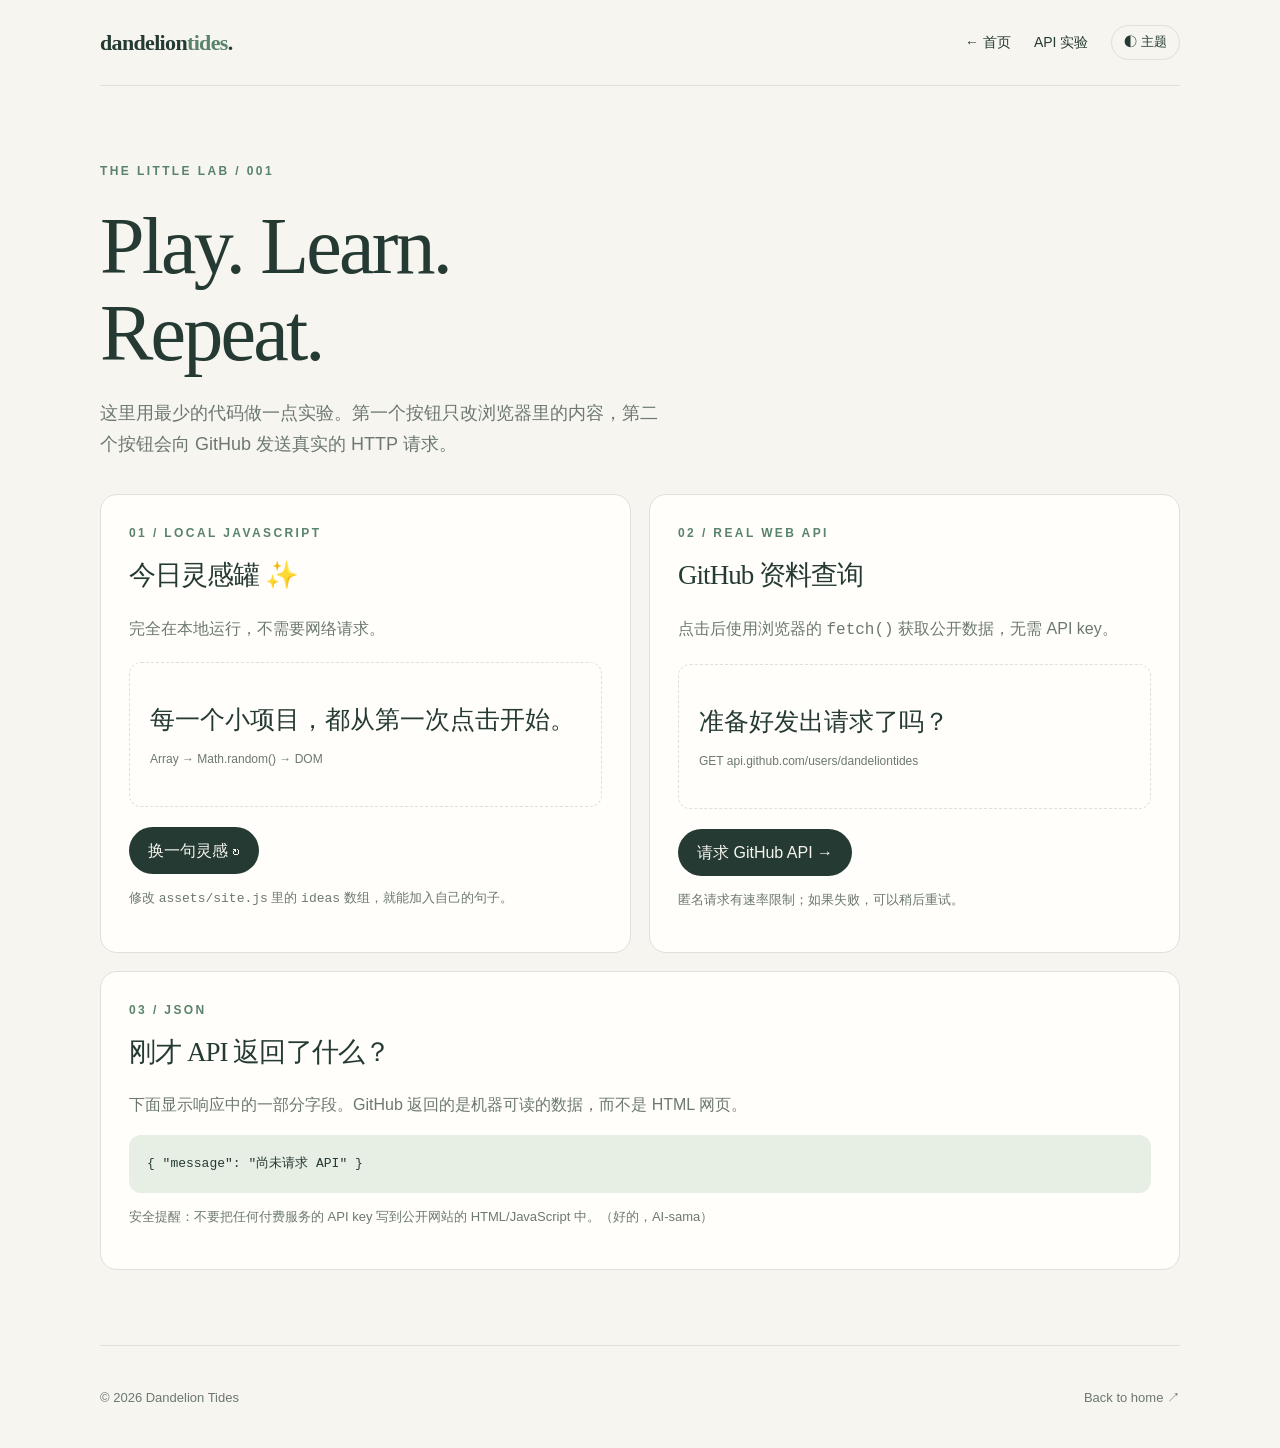
==== lab.html @ f5a46b87 "v0.2" ====
<!doctype html><html lang="zh-CN"><head><meta charset="utf-8"><meta name="viewport" content="width=device-width,initial-scale=1"><meta name="theme-color" content="#f6f5ef"><meta name="description" content="Dandelion Tides 的小实验室：JavaScript 与 API。"><title>Lab · Dandelion Tides</title><link rel="stylesheet" href="assets/style.css"></head><body><div class="wrap">
<header class="top"><a class="brand" href="./">dandelion<span>tides</span>.</a><nav aria-label="主导航"><a href="./">← 首页</a><a href="#api">API 实验</a><button class="theme" id="theme-toggle" type="button">◐ 主题</button></nav></header>
<main><section class="lab-hero"><div class="eyebrow">THE LITTLE LAB / 001</div><h1>Play. Learn.<br>Repeat.</h1><p class="lead">这里用最少的代码做一点实验。第一个按钮只改浏览器里的内容，第二个按钮会向 GitHub 发送真实的 HTTP 请求。</p></section>
<div class="lab-grid"><section class="lab-card"><div class="eyebrow">01 / Local JavaScript</div><h2>今日灵感罐 ✨</h2><p>完全在本地运行，不需要网络请求。</p><div class="output" aria-live="polite"><p class="output-main" id="idea-text">每一个小项目，都从第一次点击开始。</p><p class="output-sub">Array → Math.random() → DOM</p></div><button id="idea-button" type="button">换一句灵感 ↻</button><p class="hint">修改 <code>assets/site.js</code> 里的 <code>ideas</code> 数组，就能加入自己的句子。</p></section>
<section class="lab-card" id="api"><div class="eyebrow">02 / Real Web API</div><h2>GitHub 资料查询</h2><p>点击后使用浏览器的 <code>fetch()</code> 获取公开数据，无需 API key。</p><div class="output" aria-live="polite"><p class="output-main" id="github-status">准备好发出请求了吗？</p><p class="output-sub" id="github-detail">GET api.github.com/users/dandeliontides</p></div><button id="github-button" type="button">请求 GitHub API →</button><p class="hint">匿名请求有速率限制；如果失败，可以稍后重试。</p></section>
<section class="lab-card wide"><div class="eyebrow">03 / JSON</div><h2>刚才 API 返回了什么？</h2><p>下面显示响应中的一部分字段。GitHub 返回的是机器可读的数据，而不是 HTML 网页。</p><pre id="json-output" aria-live="polite">{ "message": "尚未请求 API" }</pre><p class="hint">安全提醒：不要把任何付费服务的 API key 写到公开网站的 HTML/JavaScript 中。（好的，AI-sama）</p></section></div></main>
<footer><span>© 2026 Dandelion Tides</span><span><a href="./">Back to home ↗</a></span></footer></div><script src="assets/site.js" defer></script></body></html>
---- assets/style.css ----
/* Dandelion Tides v0.2 — edit the color variables to change the theme */
:root{--bg:#f6f5ef;--ink:#253a33;--muted:#6c7871;--accent:#59836a;--edge:#dce2d9;--card:#fffefa;--soft:#e7eee4}
*{box-sizing:border-box}html{scroll-behavior:smooth}body{margin:0;background:var(--bg);color:var(--ink);font-family:Inter,-apple-system,BlinkMacSystemFont,"Segoe UI","PingFang SC","Microsoft YaHei",sans-serif;line-height:1.7}body.dark{--bg:#17231e;--ink:#e9efe9;--muted:#a5b3a9;--accent:#b0d9b6;--edge:#42574a;--card:#223129;--soft:#2a4134}
a{color:inherit;text-decoration:none}a:focus-visible,button:focus-visible{outline:2px solid var(--accent);outline-offset:4px}.wrap{width:min(1080px,calc(100% - 40px));margin:auto}.top{min-height:86px;display:flex;align-items:center;justify-content:space-between;gap:18px;border-bottom:1px solid var(--edge)}.brand{font:700 22px Georgia,serif;letter-spacing:-.03em}.brand span{color:var(--accent)}nav{display:flex;gap:23px;align-items:center;font-size:14px}nav a:hover,.under:hover{color:var(--accent)}button{cursor:pointer;font:inherit}.theme{background:transparent;color:var(--ink);border:1px solid var(--edge);border-radius:100px;padding:5px 12px;font-size:13px}
.eyebrow{font-size:12px;letter-spacing:.2em;text-transform:uppercase;font-weight:700;color:var(--accent)}.hero{position:relative;min-height:570px;display:flex;align-items:center;overflow:hidden;isolation:isolate}.hero:before{content:"";position:absolute;z-index:-1;width:min(440px,45vw);aspect-ratio:1;right:1%;top:11%;border-radius:50%;background:radial-gradient(circle at 40% 35%,#fffef0 0 5%,transparent 6%),radial-gradient(circle at 50% 50%,#eef3e5 0 30%,#d5e2d1 31% 54%,#eaf0e5 55% 75%);box-shadow:0 25px 80px #60866e26;opacity:.85}body.dark .hero:before{opacity:.15}
h1,h2{font-family:Georgia,"Songti SC",serif;font-weight:500;letter-spacing:-.035em}h1{font-size:clamp(55px,8vw,100px);line-height:1.08;margin:22px 0}h1 em{font-weight:400;color:var(--accent)}.lead{font-size:18px;color:var(--muted);max-width:570px;margin:0}.actions{display:flex;flex-wrap:wrap;align-items:center;gap:24px;margin-top:35px}.button{display:inline-block;border:0;background:var(--ink);color:var(--bg);padding:12px 23px;border-radius:999px;font-size:14px}.button:hover{background:var(--accent);color:var(--bg)}.under{font-weight:600;font-size:14px}
.section{border-top:1px solid var(--edge);padding:76px 0}.section h2{font-size:clamp(34px,4vw,46px);line-height:1.2;margin:9px 0 22px}.desc{color:var(--muted);max-width:770px;font-size:17px}.cards{display:grid;grid-template-columns:repeat(3,minmax(0,1fr));gap:16px;margin-top:30px}.card{border:1px solid var(--edge);background:var(--card);padding:26px;border-radius:16px;min-height:185px}.card h3{margin:15px 0 7px;font-size:20px}.card p{margin:0;color:var(--muted);font-size:14px}.num{font:14px Georgia,serif;color:var(--accent)}.feature{display:grid;grid-template-columns:1.3fr .7fr;gap:22px;align-items:center;background:var(--soft);padding:36px;border-radius:20px}.feature p{color:var(--muted)}.feature .orb{width:min(180px,100%);aspect-ratio:1;border:1px solid var(--accent);border-radius:50%;margin:auto;display:grid;place-items:center;font-size:65px;font-family:Georgia,serif;color:var(--accent)}
footer{border-top:1px solid var(--edge);min-height:105px;display:flex;justify-content:space-between;align-items:center;gap:15px;color:var(--muted);font-size:13px}
.lab-hero{padding:75px 0 35px}.lab-hero h1{font-size:clamp(50px,7vw,80px)}.lab-grid{display:grid;grid-template-columns:repeat(2,minmax(0,1fr));gap:18px;margin-bottom:75px}.lab-card{padding:28px;border-radius:17px;background:var(--card);border:1px solid var(--edge)}.lab-card h2{font-size:27px;margin:9px 0}.lab-card p{color:var(--muted)}.output{min-height:145px;display:flex;flex-direction:column;justify-content:center;border:1px dashed var(--edge);padding:20px;border-radius:12px;margin:20px 0}.output-main{font:25px/1.6 Georgia,"Songti SC",serif;color:var(--ink)!important;margin:0}.output-sub{font-size:12px;margin:9px 0 0}.wide{grid-column:1/-1}pre{white-space:pre-wrap;word-break:break-word;overflow:auto;background:var(--soft);border-radius:12px;padding:18px;font-size:13px}code{font-family:ui-monospace,SFMono-Regular,Consolas,monospace}.hint{font-size:13px}.lab-card button{border:0;border-radius:100px;background:var(--ink);color:var(--bg);padding:10px 19px}.lab-card button:disabled{opacity:.6;cursor:wait}
@media(max-width:700px){.top{flex-wrap:wrap;padding:15px 0}.brand{font-size:20px}nav{gap:15px;font-size:12px}.hero{min-height:500px;padding:60px 0}.hero:before{width:240px;right:-115px;top:15%;opacity:.48}.lead{font-size:16px}.section{padding:60px 0}.cards,.lab-grid,.feature{grid-template-columns:1fr}.feature{padding:28px}.feature .orb{display:none}.lab-hero{padding:55px 0 30px}footer{flex-direction:column;align-items:flex-start;justify-content:center}}
@media(prefers-reduced-motion:reduce){html{scroll-behavior:auto}}
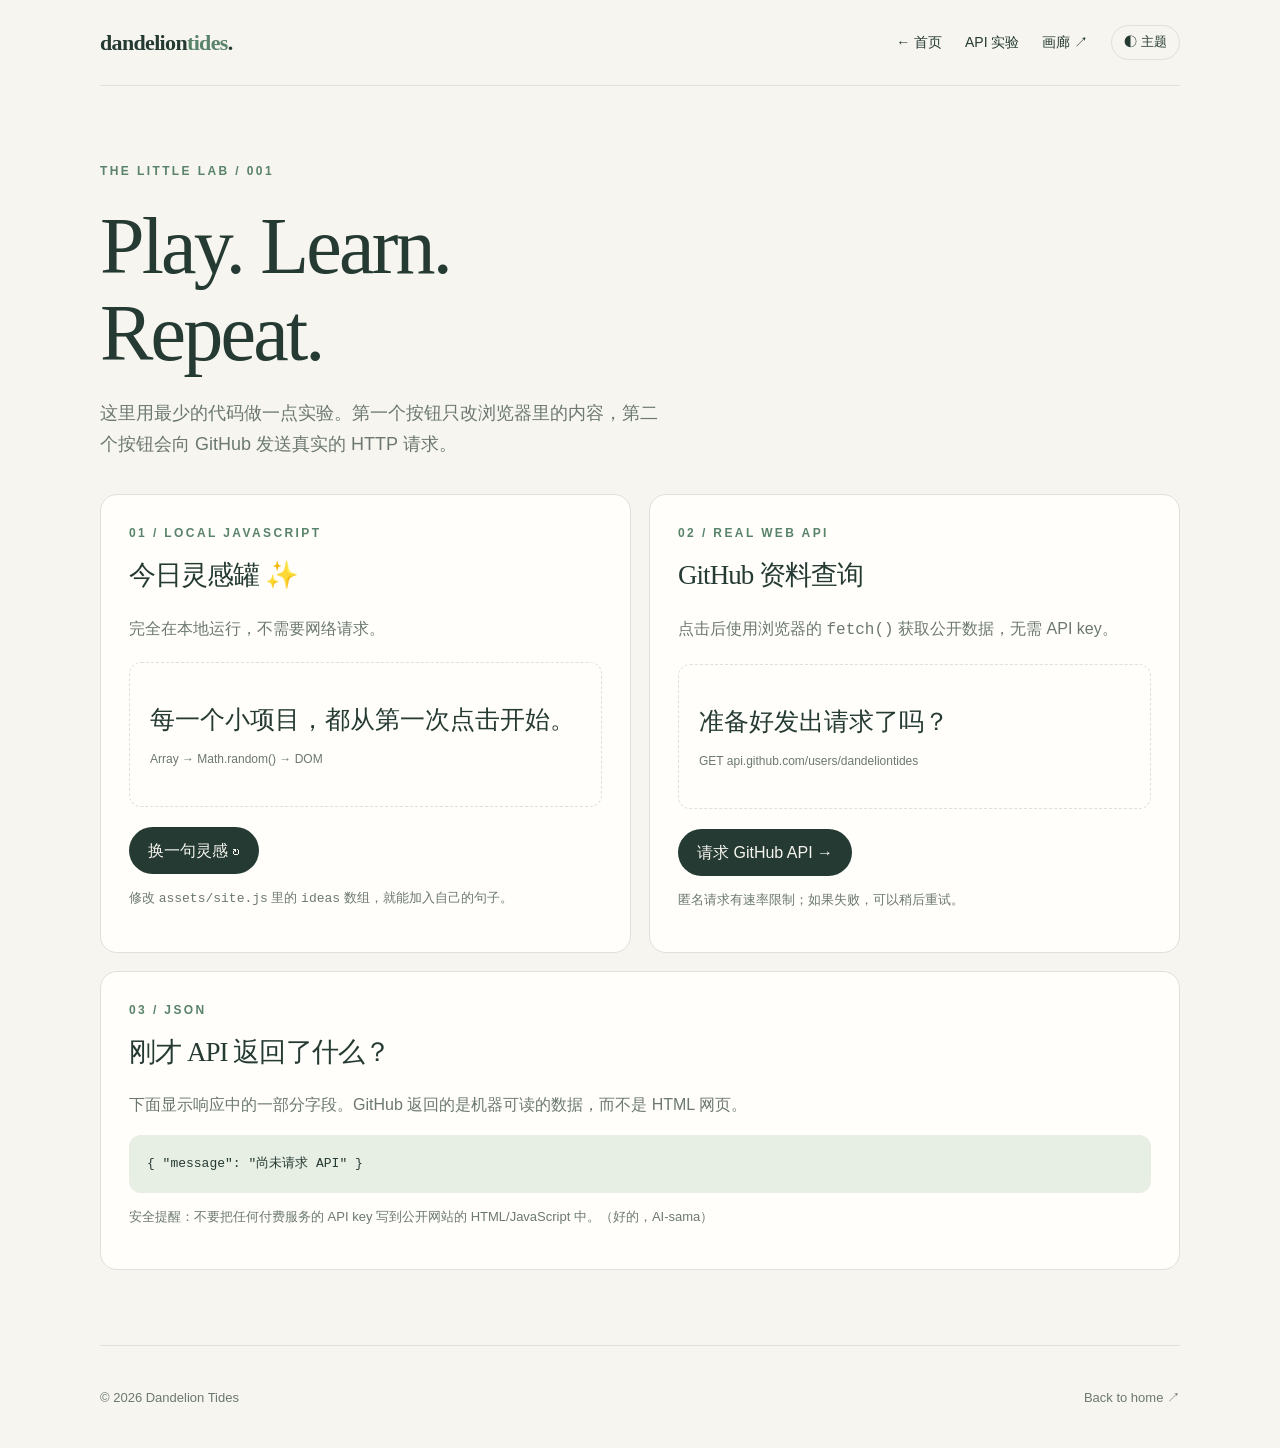
==== commit ac323141: "v0.3" ====
--- a/lab.html
+++ b/lab.html
@@ -1,5 +1,5 @@
 <!doctype html><html lang="zh-CN"><head><meta charset="utf-8"><meta name="viewport" content="width=device-width,initial-scale=1"><meta name="theme-color" content="#f6f5ef"><meta name="description" content="Dandelion Tides 的小实验室：JavaScript 与 API。"><title>Lab · Dandelion Tides</title><link rel="stylesheet" href="assets/style.css"></head><body><div class="wrap">
-<header class="top"><a class="brand" href="./">dandelion<span>tides</span>.</a><nav aria-label="主导航"><a href="./">← 首页</a><a href="#api">API 实验</a><button class="theme" id="theme-toggle" type="button">◐ 主题</button></nav></header>
+<header class="top"><a class="brand" href="./">dandelion<span>tides</span>.</a><nav aria-label="主导航"><a href="./">← 首页</a><a href="#api">API 实验</a><a href="gallery.html">画廊 ↗</a><button class="theme" id="theme-toggle" type="button">◐ 主题</button></nav></header>
 <main><section class="lab-hero"><div class="eyebrow">THE LITTLE LAB / 001</div><h1>Play. Learn.<br>Repeat.</h1><p class="lead">这里用最少的代码做一点实验。第一个按钮只改浏览器里的内容，第二个按钮会向 GitHub 发送真实的 HTTP 请求。</p></section>
 <div class="lab-grid"><section class="lab-card"><div class="eyebrow">01 / Local JavaScript</div><h2>今日灵感罐 ✨</h2><p>完全在本地运行，不需要网络请求。</p><div class="output" aria-live="polite"><p class="output-main" id="idea-text">每一个小项目，都从第一次点击开始。</p><p class="output-sub">Array → Math.random() → DOM</p></div><button id="idea-button" type="button">换一句灵感 ↻</button><p class="hint">修改 <code>assets/site.js</code> 里的 <code>ideas</code> 数组，就能加入自己的句子。</p></section>
 <section class="lab-card" id="api"><div class="eyebrow">02 / Real Web API</div><h2>GitHub 资料查询</h2><p>点击后使用浏览器的 <code>fetch()</code> 获取公开数据，无需 API key。</p><div class="output" aria-live="polite"><p class="output-main" id="github-status">准备好发出请求了吗？</p><p class="output-sub" id="github-detail">GET api.github.com/users/dandeliontides</p></div><button id="github-button" type="button">请求 GitHub API →</button><p class="hint">匿名请求有速率限制；如果失败，可以稍后重试。</p></section>
--- a/assets/style.css
+++ b/assets/style.css
@@ -9,3 +9,297 @@
 .lab-hero{padding:75px 0 35px}.lab-hero h1{font-size:clamp(50px,7vw,80px)}.lab-grid{display:grid;grid-template-columns:repeat(2,minmax(0,1fr));gap:18px;margin-bottom:75px}.lab-card{padding:28px;border-radius:17px;background:var(--card);border:1px solid var(--edge)}.lab-card h2{font-size:27px;margin:9px 0}.lab-card p{color:var(--muted)}.output{min-height:145px;display:flex;flex-direction:column;justify-content:center;border:1px dashed var(--edge);padding:20px;border-radius:12px;margin:20px 0}.output-main{font:25px/1.6 Georgia,"Songti SC",serif;color:var(--ink)!important;margin:0}.output-sub{font-size:12px;margin:9px 0 0}.wide{grid-column:1/-1}pre{white-space:pre-wrap;word-break:break-word;overflow:auto;background:var(--soft);border-radius:12px;padding:18px;font-size:13px}code{font-family:ui-monospace,SFMono-Regular,Consolas,monospace}.hint{font-size:13px}.lab-card button{border:0;border-radius:100px;background:var(--ink);color:var(--bg);padding:10px 19px}.lab-card button:disabled{opacity:.6;cursor:wait}
 @media(max-width:700px){.top{flex-wrap:wrap;padding:15px 0}.brand{font-size:20px}nav{gap:15px;font-size:12px}.hero{min-height:500px;padding:60px 0}.hero:before{width:240px;right:-115px;top:15%;opacity:.48}.lead{font-size:16px}.section{padding:60px 0}.cards,.lab-grid,.feature{grid-template-columns:1fr}.feature{padding:28px}.feature .orb{display:none}.lab-hero{padding:55px 0 30px}footer{flex-direction:column;align-items:flex-start;justify-content:center}}
 @media(prefers-reduced-motion:reduce){html{scroll-behavior:auto}}
+
+
+/* ==========================================================
+   v0.3 · Gallery, responsive navigation and optional hero art
+   ========================================================== */
+
+/* Keep all navigation items reachable on small phones. */
+.top nav { flex-wrap: wrap; row-gap: 10px; justify-content: flex-end; }
+.top nav a[aria-current="page"] { color: var(--accent); font-weight: 700; }
+
+/* Optional custom hero background, enabled in assets/site.js. */
+.hero--photo {
+  background-image:
+    linear-gradient(90deg, rgba(12, 25, 29, .87), rgba(12, 25, 29, .38)),
+    var(--hero-photo);
+  background-size: cover;
+  background-position: center center;
+  border-radius: 22px;
+  padding: 56px clamp(24px, 5vw, 66px);
+  min-height: 570px;
+  margin: 24px 0 36px;
+}
+.hero--photo::before { display: none; }
+.hero--photo h1,
+.hero--photo .lead { color: #fff; }
+.hero--photo .eyebrow,
+.hero--photo h1 em { color: #d5eacb; }
+.hero--photo .button { color: #24352d; background: #fff; }
+.hero--photo .under { color: #fff; }
+.hero--photo .button:hover { background: #d5eacb; }
+
+/* The gallery preview at the bottom of the homepage. */
+.gallery-teaser {
+  display: grid;
+  grid-template-columns: minmax(0, 1.15fr) minmax(0, 1fr);
+  align-items: center;
+  gap: clamp(24px, 5vw, 65px);
+}
+.gallery-teaser__image {
+  display: block;
+  position: relative;
+  background: var(--soft);
+  border: 1px solid var(--edge);
+  overflow: hidden;
+  border-radius: 16px;
+}
+.gallery-teaser__image img {
+  display: block;
+  width: 100%;
+  height: auto;
+  aspect-ratio: 16 / 10;
+  object-fit: contain;
+  transition: transform .28s ease;
+}
+.gallery-teaser__image:hover img { transform: scale(1.025); }
+.gallery-teaser__badge {
+  position: absolute;
+  right: 14px;
+  bottom: 14px;
+  padding: 7px 12px;
+  border-radius: 999px;
+  background: rgba(16, 27, 28, .87);
+  color: white;
+  font-size: 11px;
+  letter-spacing: .06em;
+}
+.gallery-teaser__text .desc { font-size: 16px; margin-bottom: 25px; }
+.gallery-teaser__text h2 { margin-bottom: 14px; }
+
+/* Gallery page. */
+.gallery-hero { padding: 74px 0 44px; }
+.gallery-hero h1 { font-size: clamp(51px, 7.5vw, 88px); }
+.gallery-hero h1 em { color: var(--accent); font-weight: 400; }
+.gallery-hero .lead { max-width: 650px; }
+.gallery-instruction { color: var(--muted); font-size: 13px; margin: 27px 0 0; }
+.gallery-grid {
+  display: grid;
+  grid-template-columns: repeat(2, minmax(0, 1fr));
+  gap: 23px;
+}
+.gallery-card {
+  margin: 0;
+  background: var(--card);
+  border: 1px solid var(--edge);
+  border-radius: 18px;
+  overflow: hidden;
+  min-width: 0;
+}
+.gallery-card--featured { grid-column: 1 / -1; }
+.gallery-trigger {
+  position: relative;
+  display: block;
+  width: 100%;
+  padding: 0;
+  border: 0;
+  cursor: zoom-in;
+  background: var(--soft);
+  overflow: hidden;
+}
+.gallery-trigger img {
+  display: block;
+  width: 100%;
+  height: auto;
+  object-fit: contain;
+  transition: transform .25s ease;
+}
+.gallery-trigger:hover img { transform: scale(1.015); }
+.gallery-zoom {
+  position: absolute;
+  bottom: 20px;
+  right: 20px;
+  border-radius: 999px;
+  padding: 9px 13px;
+  font-size: 13px;
+  color: #fff;
+  background: rgba(12, 26, 28, .85);
+}
+.gallery-caption {
+  padding: 23px 26px 25px;
+  display: flex;
+  align-items: center;
+  justify-content: space-between;
+  gap: 18px;
+}
+.gallery-kicker { font-size: 11px; letter-spacing: .16em; color: var(--accent); }
+.gallery-caption h2 { margin: 5px 0; font-size: 22px; font-weight: 600; }
+.gallery-caption p { margin: 0; font-size: 14px; color: var(--muted); }
+.gallery-count { font: 28px Georgia, serif; color: var(--accent); opacity: .65; }
+.gallery-ending {
+  text-align: center;
+  padding: 84px 15px 94px;
+  color: var(--muted);
+}
+.gallery-ending__symbol { display: block; font-size: 35px; color: var(--accent); }
+.gallery-ending p { font: 26px Georgia, serif; color: var(--ink); margin: 12px 0 4px; }
+.gallery-ending span:last-child { font-size: 13px; }
+
+/* Lightbox: native dialog = keyboard focus management and built-in Escape. */
+body.modal-open { overflow: hidden; }
+.lightbox {
+  position: fixed;
+  inset: 0;
+  box-sizing: border-box;
+  margin: 0;
+  padding: 0;
+  width: 100vw;
+  max-width: none;
+  height: 100vh;
+  height: 100dvh;
+  max-height: none;
+  overflow: hidden;
+  color: #f5f7f4;
+  border: 0;
+  background: #0b1417f5;
+}
+.lightbox::backdrop { background: rgba(7, 15, 18, .88); }
+.lightbox__body {
+  height: 100%;
+  display: flex;
+  flex-direction: column;
+  min-height: 0;
+}
+.lightbox__top {
+  flex-shrink: 0;
+  min-height: 72px;
+  padding: max(13px, env(safe-area-inset-top)) clamp(15px, 4vw, 40px) 12px;
+  display: flex;
+  align-items: center;
+  justify-content: space-between;
+  gap: 20px;
+}
+.lightbox__counter {
+  font-size: 13px;
+  font-variant-numeric: tabular-nums;
+  letter-spacing: .08em;
+  color: #d4e0db;
+}
+.lightbox__close {
+  min-width: 86px;
+  min-height: 44px;
+  border: 1px solid #72837d;
+  border-radius: 999px;
+  padding: 7px 15px;
+  color: #fff;
+  background: #263732;
+  font-size: 14px;
+}
+.lightbox__close:hover,
+.lightbox__close:focus-visible { background: #3b5949; }
+.lightbox__stage {
+  position: relative;
+  flex: 1;
+  min-height: 0;
+  display: flex;
+  align-items: center;
+  justify-content: center;
+  padding: 4px clamp(12px, 6vw, 80px);
+}
+.lightbox__stage img {
+  display: block;
+  width: auto;
+  height: auto;
+  max-width: 100%;
+  max-height: 100%;
+  object-fit: contain;
+  user-select: none;
+  -webkit-user-select: none;
+  touch-action: pan-y;
+}
+.lightbox__arrow {
+  position: absolute;
+  z-index: 2;
+  top: 50%;
+  transform: translateY(-50%);
+  width: 48px;
+  height: 48px;
+  display: grid;
+  place-items: center;
+  border: 1px solid #7c9185;
+  border-radius: 50%;
+  background: rgba(27, 44, 39, .87);
+  color: #fff;
+  font-size: 37px;
+  line-height: 1;
+}
+.lightbox__arrow--prev { left: 16px; }
+.lightbox__arrow--next { right: 16px; }
+.lightbox__arrow:disabled { display: none; }
+.lightbox__bottom {
+  flex-shrink: 0;
+  padding: 13px 22px max(24px, env(safe-area-inset-bottom));
+  display: flex;
+  align-items: baseline;
+  justify-content: center;
+  gap: 13px;
+  font-size: 13px;
+  color: #d2dfd6;
+  text-align: center;
+}
+.lightbox__bottom strong { font-size: 15px; color: #fff; font-weight: 600; }
+
+/* Accessible, touch-friendly small screens. */
+@media (max-width: 720px) {
+  .top { align-items: flex-start; }
+  .top nav { justify-content: flex-start; gap: 11px 16px; }
+  .gallery-teaser { grid-template-columns: 1fr; }
+  .gallery-hero { padding: 54px 0 28px; }
+  .gallery-instruction { line-height: 1.7; }
+  .gallery-grid { grid-template-columns: 1fr; }
+  .gallery-card--featured { grid-column: auto; }
+  .gallery-caption { padding: 19px 18px 22px; }
+  .gallery-caption h2 { font-size: 19px; }
+  .gallery-zoom { bottom: 11px; right: 11px; padding: 6px 10px; font-size: 12px; }
+  .gallery-ending { padding: 60px 15px 70px; }
+  .hero--photo {
+    min-height: 495px;
+    padding: 55px 22px;
+    margin: 16px 0 24px;
+    background-position: center center;
+  }
+  .lightbox__top { min-height: 66px; }
+  .lightbox__stage { padding: 8px 6px; }
+  .lightbox__arrow { width: 44px; height: 44px; font-size: 30px; }
+  .lightbox__arrow--prev { left: 7px; }
+  .lightbox__arrow--next { right: 7px; }
+  .lightbox__bottom {
+    flex-direction: column;
+    align-items: center;
+    gap: 3px;
+    padding: 10px 18px max(23px, env(safe-area-inset-bottom));
+    font-size: 12px;
+  }
+}
+
+@media (max-width: 390px) {
+  .top nav { gap: 9px 12px; font-size: 12px; }
+  .brand { font-size: 19px; }
+  .theme { padding: 5px 10px; }
+  .gallery-hero h1 { font-size: 44px; }
+}
+
+@media (prefers-reduced-motion: reduce) {
+  .gallery-trigger img,
+  .gallery-teaser__image img { transition: none; }
+}
+
+/* v0.3: prevent long API/JSON text from widening ultra-narrow phones. */
+.lab-card { min-width: 0; }
+.lab-card .output-sub,
+.lab-card pre,
+.lab-card .hint { overflow-wrap: anywhere; }
+@media (max-width: 720px) {
+  .lab-grid { grid-template-columns: minmax(0, 1fr); }
+}
